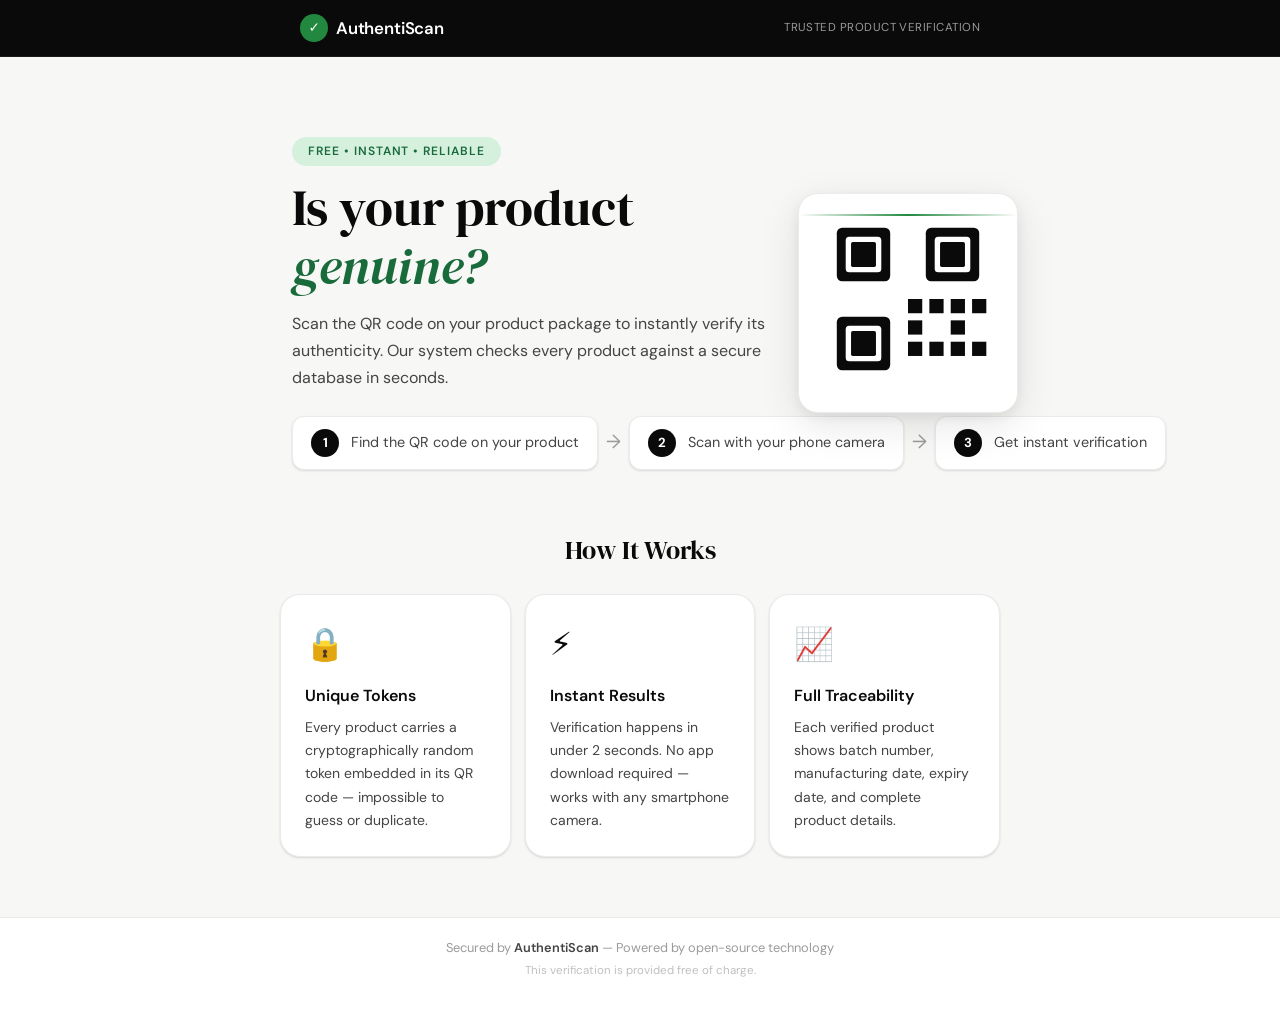
==== index.html @ 05c6bf95 "Add files via upload" ====
<!DOCTYPE html>
<html lang="en">
<head>
  <meta charset="UTF-8" />
  <meta name="viewport" content="width=device-width, initial-scale=1.0" />
  <title>AuthentiScan | Product Authentication System</title>
  <meta name="description" content="Scan the QR code on your product to instantly verify its authenticity." />
  <link rel="preconnect" href="https://fonts.googleapis.com" />
  <link rel="preconnect" href="https://fonts.gstatic.com" crossorigin />
  <link href="https://fonts.googleapis.com/css2?family=DM+Serif+Display:ital@0;1&family=DM+Sans:ital,opsz,wght@0,9..40,300;0,9..40,400;0,9..40,500;0,9..40,600;1,9..40,300&display=swap" rel="stylesheet" />
  <link rel="stylesheet" href="styles.css" />
</head>
<body class="home-page">

  <header class="site-header">
    <div class="header-inner">
      <div class="logo">
        <span class="logo-mark">&#10003;</span>
        <span class="logo-text">AuthentiScan</span>
      </div>
      <p class="header-tagline">Trusted Product Verification</p>
    </div>
  </header>

  <main class="home-main">
    <section class="hero">
      <div class="hero-inner">
        <div class="hero-badge">Free &bull; Instant &bull; Reliable</div>
        <h1 class="hero-title">Is your product <em>genuine?</em></h1>
        <p class="hero-desc">Scan the QR code on your product package to instantly verify its authenticity. Our system checks every product against a secure database in seconds.</p>
        <div class="hero-steps">
          <div class="step"><span class="step-num">1</span><span class="step-text">Find the QR code on your product</span></div>
          <div class="step-arrow">&#8594;</div>
          <div class="step"><span class="step-num">2</span><span class="step-text">Scan with your phone camera</span></div>
          <div class="step-arrow">&#8594;</div>
          <div class="step"><span class="step-num">3</span><span class="step-text">Get instant verification</span></div>
        </div>
      </div>
      <div class="hero-visual">
        <div class="qr-mock">
          <div class="qr-mock-inner">
            <svg viewBox="0 0 100 100" xmlns="http://www.w3.org/2000/svg" class="qr-svg">
              <rect x="10" y="10" width="30" height="30" rx="3" fill="currentColor"/>
              <rect x="15" y="15" width="20" height="20" rx="2" fill="white"/>
              <rect x="18" y="18" width="14" height="14" rx="1" fill="currentColor"/>
              <rect x="60" y="10" width="30" height="30" rx="3" fill="currentColor"/>
              <rect x="65" y="15" width="20" height="20" rx="2" fill="white"/>
              <rect x="68" y="18" width="14" height="14" rx="1" fill="currentColor"/>
              <rect x="10" y="60" width="30" height="30" rx="3" fill="currentColor"/>
              <rect x="15" y="65" width="20" height="20" rx="2" fill="white"/>
              <rect x="18" y="68" width="14" height="14" rx="1" fill="currentColor"/>
              <rect x="50" y="50" width="8" height="8" fill="currentColor"/>
              <rect x="62" y="50" width="8" height="8" fill="currentColor"/>
              <rect x="74" y="50" width="8" height="8" fill="currentColor"/>
              <rect x="86" y="50" width="8" height="8" fill="currentColor"/>
              <rect x="50" y="62" width="8" height="8" fill="currentColor"/>
              <rect x="74" y="62" width="8" height="8" fill="currentColor"/>
              <rect x="50" y="74" width="8" height="8" fill="currentColor"/>
              <rect x="62" y="74" width="8" height="8" fill="currentColor"/>
              <rect x="74" y="74" width="8" height="8" fill="currentColor"/>
              <rect x="86" y="74" width="8" height="8" fill="currentColor"/>
            </svg>
          </div>
          <div class="scan-line"></div>
        </div>
      </div>
    </section>

    <section class="features">
      <h2 class="section-title">How It Works</h2>
      <div class="features-grid">
        <div class="feature-card">
          <div class="feature-icon">&#128274;</div>
          <h3>Unique Tokens</h3>
          <p>Every product carries a cryptographically random token embedded in its QR code — impossible to guess or duplicate.</p>
        </div>
        <div class="feature-card">
          <div class="feature-icon">&#9889;</div>
          <h3>Instant Results</h3>
          <p>Verification happens in under 2 seconds. No app download required — works with any smartphone camera.</p>
        </div>
        <div class="feature-card">
          <div class="feature-icon">&#128200;</div>
          <h3>Full Traceability</h3>
          <p>Each verified product shows batch number, manufacturing date, expiry date, and complete product details.</p>
        </div>
      </div>
    </section>
  </main>

  <footer class="site-footer">
    <p>Secured by <strong>AuthentiScan</strong> &mdash; Powered by open-source technology</p>
    <p class="footer-sub">This verification is provided free of charge.</p>
  </footer>

</body>
</html>
---- styles.css ----
/* ============================================================
   AuthentiScan — styles.css
   Mobile-first, professional, clean
   ============================================================ */

/* --- RESET & BASE --- */
*, *::before, *::after { box-sizing: border-box; margin: 0; padding: 0; }

:root {
  --black:       #0a0a0a;
  --white:       #ffffff;
  --off-white:   #f7f7f5;
  --light-gray:  #ebebeb;
  --mid-gray:    #9a9a9a;
  --dark-gray:   #444444;
  --green-deep:  #1a6b3c;
  --green-mid:   #22883f;
  --green-light: #d6f0de;
  --green-glow:  #4ade80;
  --red-deep:    #8b1a1a;
  --red-light:   #fde8e8;
  --amber:       #92400e;
  --amber-light: #fef3c7;

  --font-display: 'DM Serif Display', Georgia, serif;
  --font-body:    'DM Sans', system-ui, sans-serif;

  --radius-sm:   6px;
  --radius-md:   12px;
  --radius-lg:   20px;
  --radius-xl:   32px;

  --shadow-sm:   0 1px 3px rgba(0,0,0,0.08), 0 1px 2px rgba(0,0,0,0.06);
  --shadow-md:   0 4px 16px rgba(0,0,0,0.08), 0 2px 6px rgba(0,0,0,0.05);
  --shadow-lg:   0 12px 40px rgba(0,0,0,0.10), 0 4px 12px rgba(0,0,0,0.06);

  --transition:  0.22s cubic-bezier(0.4, 0, 0.2, 1);
}

html { scroll-behavior: smooth; }

body {
  font-family: var(--font-body);
  background: var(--off-white);
  color: var(--black);
  line-height: 1.6;
  min-height: 100vh;
  display: flex;
  flex-direction: column;
  -webkit-font-smoothing: antialiased;
}

/* --- UTILITY --- */
.hidden { display: none !important; }

/* ============================================================
   HEADER
   ============================================================ */
.site-header {
  background: var(--black);
  color: var(--white);
  padding: 14px 20px;
  position: sticky;
  top: 0;
  z-index: 100;
  border-bottom: 1px solid #1a1a1a;
}

.header-inner {
  max-width: 680px;
  margin: 0 auto;
  display: flex;
  align-items: center;
  justify-content: space-between;
  gap: 12px;
}

.logo {
  display: flex;
  align-items: center;
  gap: 8px;
  font-family: var(--font-body);
  font-weight: 600;
  font-size: 1.05rem;
  letter-spacing: -0.01em;
}

.logo-mark {
  display: flex;
  align-items: center;
  justify-content: center;
  width: 28px; height: 28px;
  background: var(--green-mid);
  color: var(--white);
  border-radius: 50%;
  font-size: 0.85rem;
  font-weight: 700;
  line-height: 1;
  flex-shrink: 0;
}

.logo-text { color: var(--white); }

.header-tagline {
  font-size: 0.72rem;
  color: var(--mid-gray);
  letter-spacing: 0.04em;
  text-transform: uppercase;
  font-weight: 400;
  flex-shrink: 0;
}

/* ============================================================
   MAIN CONTENT WRAPPER (verify page)
   ============================================================ */
.main-content {
  flex: 1;
  display: flex;
  align-items: flex-start;
  justify-content: center;
  padding: 28px 16px 60px;
}

/* ============================================================
   STATE CARDS (loading / error / success / no-token)
   ============================================================ */
.state-card {
  background: var(--white);
  border-radius: var(--radius-xl);
  box-shadow: var(--shadow-lg);
  padding: 40px 28px;
  width: 100%;
  max-width: 480px;
  text-align: center;
  animation: card-in 0.4s cubic-bezier(0.34, 1.56, 0.64, 1) both;
}

@keyframes card-in {
  from { opacity: 0; transform: translateY(24px) scale(0.97); }
  to   { opacity: 1; transform: translateY(0) scale(1); }
}

/* --- Icons --- */
.icon-wrap {
  width: 72px; height: 72px;
  border-radius: 50%;
  display: flex; align-items: center; justify-content: center;
  margin: 0 auto 24px;
}
.icon-wrap svg { width: 36px; height: 36px; }

.icon-success { background: var(--green-light); color: var(--green-deep); }
.icon-fail    { background: var(--red-light);   color: var(--red-deep); }
.icon-warn    { background: var(--amber-light);  color: var(--amber); }

/* --- State Titles --- */
.state-title {
  font-family: var(--font-display);
  font-size: 1.6rem;
  font-weight: 400;
  color: var(--black);
  margin-bottom: 10px;
  line-height: 1.25;
}

.state-sub {
  font-size: 0.95rem;
  color: var(--dark-gray);
  line-height: 1.6;
  max-width: 340px;
  margin: 0 auto;
}

/* ============================================================
   LOADING SPINNER
   ============================================================ */
.spinner-wrap {
  margin: 0 auto 28px;
  width: 64px; height: 64px;
  display: flex; align-items: center; justify-content: center;
}

.spinner {
  width: 48px; height: 48px;
  border: 3px solid var(--light-gray);
  border-top-color: var(--green-mid);
  border-radius: 50%;
  animation: spin 0.9s linear infinite;
}

@keyframes spin {
  to { transform: rotate(360deg); }
}

/* ============================================================
   WARNING BOX
   ============================================================ */
.warning-box {
  margin: 20px 0 0;
  padding: 14px 18px;
  background: var(--red-light);
  border: 1px solid #f5c2c2;
  border-radius: var(--radius-md);
  font-size: 0.875rem;
  color: var(--red-deep);
  text-align: left;
  line-height: 1.5;
}

.token-display {
  margin-top: 16px;
  font-family: monospace;
  font-size: 0.8rem;
  color: var(--mid-gray);
  background: var(--off-white);
  padding: 8px 14px;
  border-radius: var(--radius-sm);
  display: inline-block;
}

/* ============================================================
   SUCCESS CARD DETAILS
   ============================================================ */
.success-badge {
  display: inline-flex;
  align-items: center;
  gap: 6px;
  background: var(--green-deep);
  color: var(--white);
  font-size: 0.72rem;
  font-weight: 600;
  letter-spacing: 0.08em;
  text-transform: uppercase;
  padding: 5px 14px;
  border-radius: 999px;
  margin-bottom: 16px;
}

.product-name {
  font-family: var(--font-display);
  font-size: 1.8rem;
  font-weight: 400;
  color: var(--black);
  line-height: 1.2;
  margin-bottom: 20px;
}

/* --- Product Image --- */
.product-image-wrap {
  width: 100%;
  max-width: 260px;
  margin: 0 auto 24px;
  border-radius: var(--radius-lg);
  overflow: hidden;
  background: var(--off-white);
  aspect-ratio: 1 / 1;
  display: flex; align-items: center; justify-content: center;
  border: 1px solid var(--light-gray);
}

.product-image {
  width: 100%;
  height: 100%;
  object-fit: cover;
  display: block;
}

.product-image-placeholder {
  display: flex;
  align-items: center;
  justify-content: center;
  width: 100%; height: 100%;
  color: var(--light-gray);
}
.product-image-placeholder svg { width: 56px; height: 56px; }

/* --- Details Grid --- */
.details-grid {
  display: grid;
  grid-template-columns: 1fr 1fr;
  gap: 12px;
  text-align: left;
  margin-top: 8px;
}

.detail-item {
  background: var(--off-white);
  border: 1px solid var(--light-gray);
  border-radius: var(--radius-md);
  padding: 12px 14px;
  display: flex;
  flex-direction: column;
  gap: 4px;
}

.detail-item--full { grid-column: 1 / -1; }

.detail-label {
  font-size: 0.68rem;
  text-transform: uppercase;
  letter-spacing: 0.06em;
  color: var(--mid-gray);
  font-weight: 500;
}

.detail-value {
  font-size: 0.92rem;
  color: var(--black);
  font-weight: 500;
  line-height: 1.4;
  word-break: break-word;
}

.detail-value--mono {
  font-family: 'Courier New', monospace;
  font-size: 0.82rem;
  color: var(--green-deep);
  font-weight: 400;
  letter-spacing: 0.05em;
}

.verify-time {
  margin-top: 18px;
  font-size: 0.75rem;
  color: var(--mid-gray);
}

/* ============================================================
   FOOTER
   ============================================================ */
.site-footer {
  text-align: center;
  padding: 20px 16px 28px;
  font-size: 0.8rem;
  color: var(--mid-gray);
  border-top: 1px solid var(--light-gray);
  background: var(--white);
  margin-top: auto;
}

.site-footer strong { color: var(--dark-gray); font-weight: 600; }

.footer-sub {
  margin-top: 4px;
  font-size: 0.72rem;
  color: #c0c0c0;
}

/* ============================================================
   HOME PAGE
   ============================================================ */
.home-main {
  flex: 1;
  padding-bottom: 60px;
}

.hero {
  display: flex;
  flex-direction: column;
  align-items: center;
  gap: 32px;
  padding: 48px 20px 40px;
  max-width: 760px;
  margin: 0 auto;
  text-align: center;
}

.hero-badge {
  display: inline-block;
  font-size: 0.75rem;
  letter-spacing: 0.08em;
  text-transform: uppercase;
  font-weight: 600;
  color: var(--green-deep);
  background: var(--green-light);
  padding: 5px 16px;
  border-radius: 999px;
  margin-bottom: 4px;
}

.hero-title {
  font-family: var(--font-display);
  font-size: clamp(2rem, 6vw, 3.2rem);
  font-weight: 400;
  color: var(--black);
  line-height: 1.15;
  margin-bottom: 14px;
}

.hero-title em {
  font-style: italic;
  color: var(--green-deep);
}

.hero-desc {
  font-size: 1rem;
  color: var(--dark-gray);
  max-width: 480px;
  margin: 0 auto 24px;
  line-height: 1.7;
}

.hero-steps {
  display: flex;
  flex-direction: column;
  align-items: center;
  gap: 8px;
  width: 100%;
}

.step {
  display: flex;
  align-items: center;
  gap: 12px;
  background: var(--white);
  border: 1px solid var(--light-gray);
  border-radius: var(--radius-md);
  padding: 12px 18px;
  width: 100%;
  max-width: 360px;
  text-align: left;
  box-shadow: var(--shadow-sm);
}

.step-num {
  width: 28px; height: 28px;
  background: var(--black);
  color: var(--white);
  border-radius: 50%;
  font-size: 0.82rem;
  font-weight: 700;
  display: flex; align-items: center; justify-content: center;
  flex-shrink: 0;
}

.step-text {
  font-size: 0.9rem;
  color: var(--dark-gray);
  font-weight: 400;
}

.step-arrow {
  font-size: 1.2rem;
  color: var(--mid-gray);
  transform: rotate(90deg);
}

/* QR Mock */
.hero-visual { position: relative; }

.qr-mock {
  position: relative;
  width: 180px; height: 180px;
  background: var(--white);
  border-radius: var(--radius-lg);
  box-shadow: var(--shadow-lg);
  padding: 20px;
  overflow: hidden;
  display: flex; align-items: center; justify-content: center;
  border: 1px solid var(--light-gray);
}

.qr-mock-inner { width: 100%; }
.qr-svg { width: 100%; height: 100%; color: var(--black); }

.scan-line {
  position: absolute;
  left: 0; right: 0;
  height: 2px;
  background: linear-gradient(90deg, transparent, var(--green-mid), transparent);
  top: 20px;
  animation: scan 2s ease-in-out infinite;
}

@keyframes scan {
  0%, 100% { top: 20px; opacity: 0; }
  10%       { opacity: 1; }
  90%       { opacity: 1; }
  50%       { top: calc(100% - 20px); }
}

/* Features */
.features {
  padding: 0 20px;
  max-width: 760px;
  margin: 0 auto;
}

.section-title {
  font-family: var(--font-display);
  font-size: 1.6rem;
  font-weight: 400;
  text-align: center;
  margin-bottom: 24px;
  color: var(--black);
}

.features-grid {
  display: grid;
  grid-template-columns: 1fr;
  gap: 14px;
}

.feature-card {
  background: var(--white);
  border: 1px solid var(--light-gray);
  border-radius: var(--radius-lg);
  padding: 24px;
  box-shadow: var(--shadow-sm);
  transition: box-shadow var(--transition), transform var(--transition);
}

.feature-card:hover {
  box-shadow: var(--shadow-md);
  transform: translateY(-2px);
}

.feature-icon {
  font-size: 2rem;
  margin-bottom: 12px;
  display: block;
}

.feature-card h3 {
  font-family: var(--font-body);
  font-size: 1rem;
  font-weight: 600;
  margin-bottom: 8px;
  color: var(--black);
}

.feature-card p {
  font-size: 0.875rem;
  color: var(--dark-gray);
  line-height: 1.65;
}

/* ============================================================
   TABLET (≥ 600px)
   ============================================================ */
@media (min-width: 600px) {
  .main-content { padding: 40px 24px 80px; }

  .state-card { padding: 52px 44px; }

  .hero { padding: 64px 32px 48px; }

  .hero-steps { flex-direction: row; justify-content: center; }
  .step { max-width: none; width: auto; flex: 1; }
  .step-arrow { transform: rotate(0deg); }

  .features-grid { grid-template-columns: 1fr 1fr 1fr; }
}

/* ============================================================
   DESKTOP (≥ 900px)
   ============================================================ */
@media (min-width: 900px) {
  .hero { flex-direction: row; text-align: left; padding: 80px 32px 60px; }
  .hero-inner { flex: 1; }
  .hero-desc { margin-left: 0; }
  .hero-badge { margin-bottom: 12px; }
  .hero-steps { justify-content: flex-start; }
  .step { flex: none; }
  .hero-visual { flex-shrink: 0; }
  .qr-mock { width: 220px; height: 220px; }
}
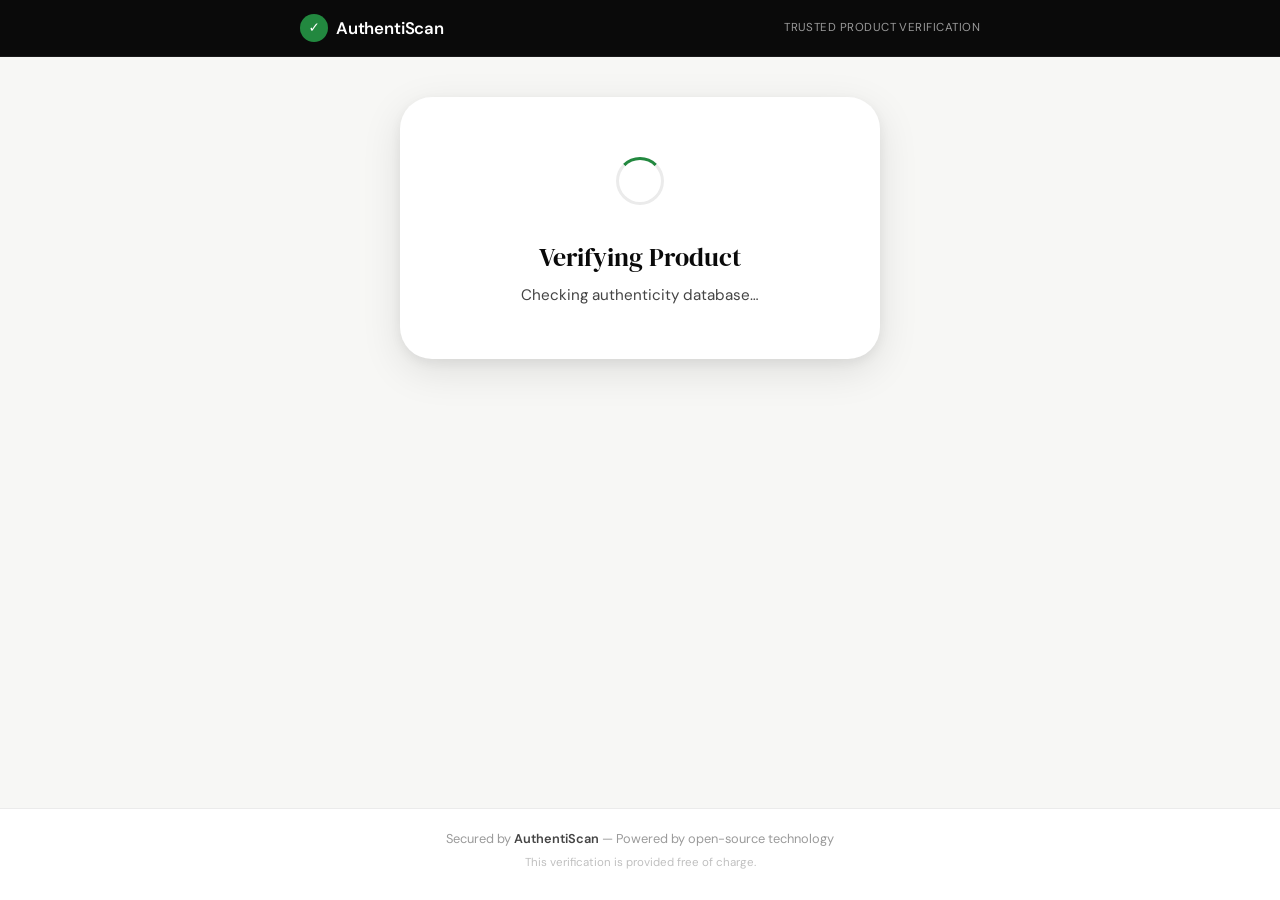
==== commit 1d8f9be4: "Update index.html" ====
--- a/index.html
+++ b/index.html
@@ -3,15 +3,16 @@
 <head>
   <meta charset="UTF-8" />
   <meta name="viewport" content="width=device-width, initial-scale=1.0" />
-  <title>AuthentiScan | Product Authentication System</title>
-  <meta name="description" content="Scan the QR code on your product to instantly verify its authenticity." />
+  <title>Product Verification | AuthentiScan</title>
+  <meta name="description" content="Verify the authenticity of your product instantly." />
   <link rel="preconnect" href="https://fonts.googleapis.com" />
   <link rel="preconnect" href="https://fonts.gstatic.com" crossorigin />
   <link href="https://fonts.googleapis.com/css2?family=DM+Serif+Display:ital@0;1&family=DM+Sans:ital,opsz,wght@0,9..40,300;0,9..40,400;0,9..40,500;0,9..40,600;1,9..40,300&display=swap" rel="stylesheet" />
-  <link rel="stylesheet" href="styles.css" />
+  <link rel="stylesheet" href="../styles.css" />
 </head>
-<body class="home-page">
-
+<body>
+ 
+  <!-- HEADER -->
   <header class="site-header">
     <div class="header-inner">
       <div class="logo">
@@ -21,77 +22,87 @@
       <p class="header-tagline">Trusted Product Verification</p>
     </div>
   </header>
-
-  <main class="home-main">
-    <section class="hero">
-      <div class="hero-inner">
-        <div class="hero-badge">Free &bull; Instant &bull; Reliable</div>
-        <h1 class="hero-title">Is your product <em>genuine?</em></h1>
-        <p class="hero-desc">Scan the QR code on your product package to instantly verify its authenticity. Our system checks every product against a secure database in seconds.</p>
-        <div class="hero-steps">
-          <div class="step"><span class="step-num">1</span><span class="step-text">Find the QR code on your product</span></div>
-          <div class="step-arrow">&#8594;</div>
-          <div class="step"><span class="step-num">2</span><span class="step-text">Scan with your phone camera</span></div>
-          <div class="step-arrow">&#8594;</div>
-          <div class="step"><span class="step-num">3</span><span class="step-text">Get instant verification</span></div>
+ 
+  <!-- MAIN -->
+  <main class="main-content">
+ 
+    <!-- LOADING STATE -->
+    <section class="state-card" id="state-loading">
+      <div class="spinner-wrap">
+        <div class="spinner"></div>
+      </div>
+      <h2 class="state-title">Verifying Product</h2>
+      <p class="state-sub">Checking authenticity database…</p>
+    </section>
+ 
+    <!-- NO TOKEN STATE -->
+    <section class="state-card hidden" id="state-no-token">
+      <div class="icon-wrap icon-warn">
+        <svg xmlns="http://www.w3.org/2000/svg" viewBox="0 0 24 24" fill="none" stroke="currentColor" stroke-width="2" stroke-linecap="round" stroke-linejoin="round"><circle cx="12" cy="12" r="10"/><line x1="12" y1="8" x2="12" y2="12"/><line x1="12" y1="16" x2="12.01" y2="16"/></svg>
+      </div>
+      <h2 class="state-title">Invalid Scan</h2>
+      <p class="state-sub">No verification token found.<br/>Please scan the QR code on your product package.</p>
+    </section>
+ 
+    <!-- ERROR STATE -->
+    <section class="state-card hidden" id="state-error">
+      <div class="icon-wrap icon-fail">
+        <svg xmlns="http://www.w3.org/2000/svg" viewBox="0 0 24 24" fill="none" stroke="currentColor" stroke-width="2" stroke-linecap="round" stroke-linejoin="round"><circle cx="12" cy="12" r="10"/><line x1="15" y1="9" x2="9" y2="15"/><line x1="9" y1="9" x2="15" y2="15"/></svg>
+      </div>
+      <h2 class="state-title">Verification Failed</h2>
+      <p class="state-sub">This product may be <strong>counterfeit</strong>.<br/>The token was not found in our database.</p>
+      <div class="warning-box">
+        <p>&#9888; Do not use this product. Contact the seller and report to the manufacturer.</p>
+      </div>
+      <div class="token-display" id="error-token-display"></div>
+    </section>
+ 
+    <!-- SUCCESS STATE -->
+    <section class="state-card hidden" id="state-success">
+      <div class="icon-wrap icon-success">
+        <svg xmlns="http://www.w3.org/2000/svg" viewBox="0 0 24 24" fill="none" stroke="currentColor" stroke-width="2" stroke-linecap="round" stroke-linejoin="round"><path d="M22 11.08V12a10 10 0 1 1-5.93-9.14"/><polyline points="22 4 12 14.01 9 11.01"/></svg>
+      </div>
+      <div class="success-badge">&#10003; GENUINE PRODUCT</div>
+      <h2 class="product-name" id="product-name">—</h2>
+ 
+      <div class="details-grid">
+        <div class="detail-item">
+          <span class="detail-label">Product Code</span>
+          <span class="detail-value" id="product-code">—</span>
+        </div>
+        <div class="detail-item">
+          <span class="detail-label">Batch Number</span>
+          <span class="detail-value" id="batch-number">—</span>
+        </div>
+        <div class="detail-item">
+          <span class="detail-label">Manufactured</span>
+          <span class="detail-value" id="mfg-date">—</span>
+        </div>
+        <div class="detail-item">
+          <span class="detail-label">Expires</span>
+          <span class="detail-value" id="exp-date">—</span>
+        </div>
+        <div class="detail-item detail-item--full">
+          <span class="detail-label">Description</span>
+          <span class="detail-value" id="description">—</span>
+        </div>
+        <div class="detail-item detail-item--full">
+          <span class="detail-label">Verification Token</span>
+          <span class="detail-value detail-value--mono" id="token-display">—</span>
         </div>
       </div>
-      <div class="hero-visual">
-        <div class="qr-mock">
-          <div class="qr-mock-inner">
-            <svg viewBox="0 0 100 100" xmlns="http://www.w3.org/2000/svg" class="qr-svg">
-              <rect x="10" y="10" width="30" height="30" rx="3" fill="currentColor"/>
-              <rect x="15" y="15" width="20" height="20" rx="2" fill="white"/>
-              <rect x="18" y="18" width="14" height="14" rx="1" fill="currentColor"/>
-              <rect x="60" y="10" width="30" height="30" rx="3" fill="currentColor"/>
-              <rect x="65" y="15" width="20" height="20" rx="2" fill="white"/>
-              <rect x="68" y="18" width="14" height="14" rx="1" fill="currentColor"/>
-              <rect x="10" y="60" width="30" height="30" rx="3" fill="currentColor"/>
-              <rect x="15" y="65" width="20" height="20" rx="2" fill="white"/>
-              <rect x="18" y="68" width="14" height="14" rx="1" fill="currentColor"/>
-              <rect x="50" y="50" width="8" height="8" fill="currentColor"/>
-              <rect x="62" y="50" width="8" height="8" fill="currentColor"/>
-              <rect x="74" y="50" width="8" height="8" fill="currentColor"/>
-              <rect x="86" y="50" width="8" height="8" fill="currentColor"/>
-              <rect x="50" y="62" width="8" height="8" fill="currentColor"/>
-              <rect x="74" y="62" width="8" height="8" fill="currentColor"/>
-              <rect x="50" y="74" width="8" height="8" fill="currentColor"/>
-              <rect x="62" y="74" width="8" height="8" fill="currentColor"/>
-              <rect x="74" y="74" width="8" height="8" fill="currentColor"/>
-              <rect x="86" y="74" width="8" height="8" fill="currentColor"/>
-            </svg>
-          </div>
-          <div class="scan-line"></div>
-        </div>
-      </div>
+ 
+      <p class="verify-time" id="verify-time"></p>
     </section>
-
-    <section class="features">
-      <h2 class="section-title">How It Works</h2>
-      <div class="features-grid">
-        <div class="feature-card">
-          <div class="feature-icon">&#128274;</div>
-          <h3>Unique Tokens</h3>
-          <p>Every product carries a cryptographically random token embedded in its QR code — impossible to guess or duplicate.</p>
-        </div>
-        <div class="feature-card">
-          <div class="feature-icon">&#9889;</div>
-          <h3>Instant Results</h3>
-          <p>Verification happens in under 2 seconds. No app download required — works with any smartphone camera.</p>
-        </div>
-        <div class="feature-card">
-          <div class="feature-icon">&#128200;</div>
-          <h3>Full Traceability</h3>
-          <p>Each verified product shows batch number, manufacturing date, expiry date, and complete product details.</p>
-        </div>
-      </div>
-    </section>
+ 
   </main>
-
+ 
+  <!-- FOOTER -->
   <footer class="site-footer">
     <p>Secured by <strong>AuthentiScan</strong> &mdash; Powered by open-source technology</p>
     <p class="footer-sub">This verification is provided free of charge.</p>
   </footer>
-
+ 
+  <script src="../app.js"></script>
 </body>
 </html>
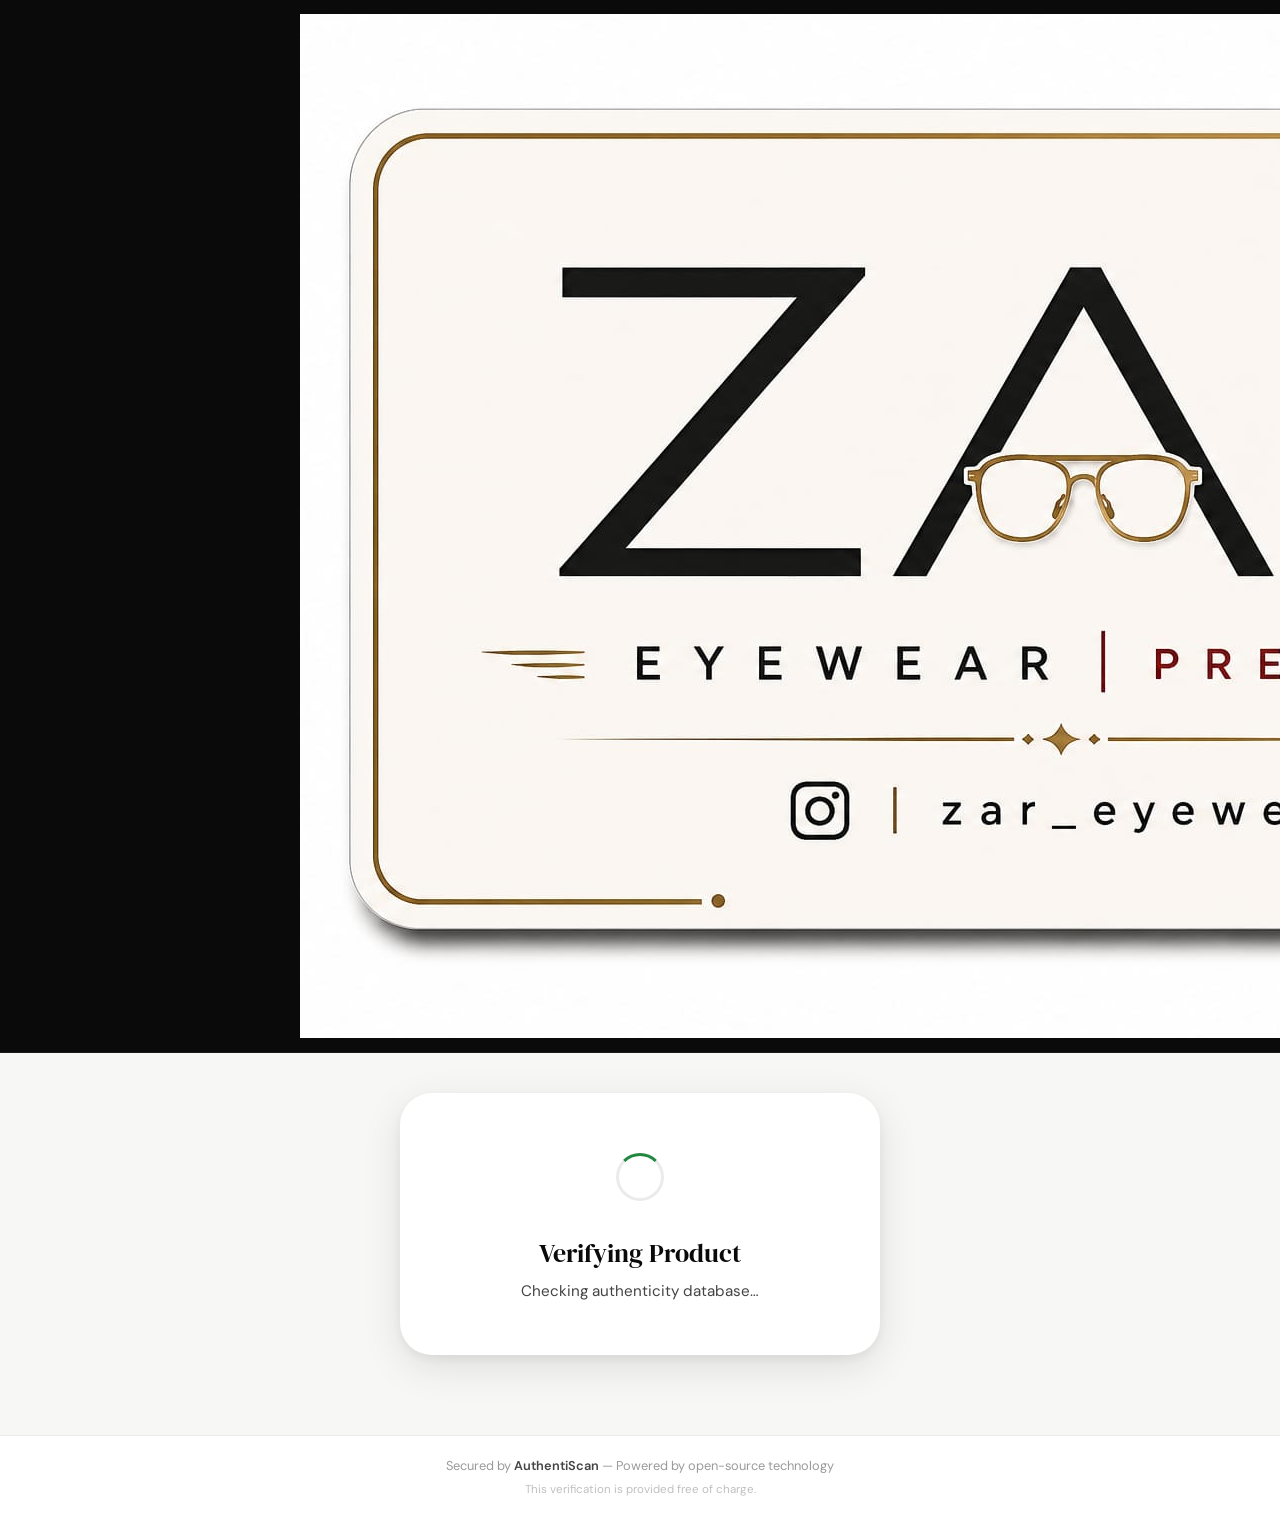
==== commit 371e770e: "Update index.html" ====
--- a/index.html
+++ b/index.html
@@ -13,15 +13,18 @@
 <body>
  
   <!-- HEADER -->
-  <header class="site-header">
-    <div class="header-inner">
-      <div class="logo">
-        <span class="logo-mark">&#10003;</span>
-        <span class="logo-text">AuthentiScan</span>
-      </div>
-      <p class="header-tagline">Trusted Product Verification</p>
+ <header class="site-header">
+  <div class="header-inner">
+
+    <img src="../logo.jpeg" alt="ZAR Eyewear" class="zar-logo">
+
+    <div class="zar-text">
+      <h2>ZAR Eyewear Premium</h2>
+      <p>Official Product Authentication</p>
     </div>
-  </header>
+
+  </div>
+</header>
  
   <!-- MAIN -->
   <main class="main-content">
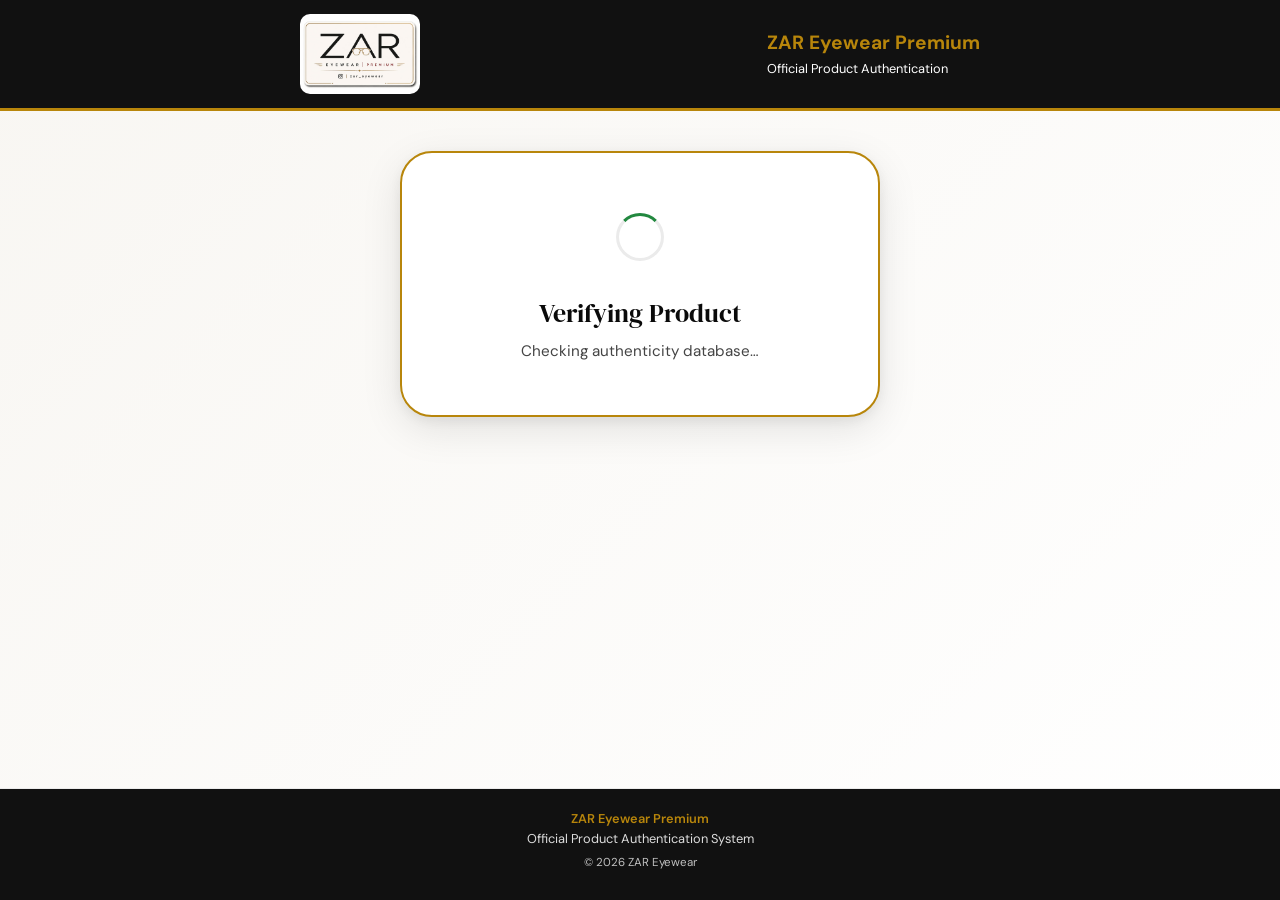
==== commit bbf2d87c: "Update index.html" ====
--- a/index.html
+++ b/index.html
@@ -13,7 +13,7 @@
 <body>
  
   <!-- HEADER -->
- <header class="site-header">
+<header class="site-header">
   <div class="header-inner">
 
     <img src="../logo.jpeg" alt="ZAR Eyewear" class="zar-logo">
@@ -25,7 +25,6 @@
 
   </div>
 </header>
- 
   <!-- MAIN -->
   <main class="main-content">
  
@@ -101,10 +100,14 @@
   </main>
  
   <!-- FOOTER -->
-  <footer class="site-footer">
-    <p>Secured by <strong>AuthentiScan</strong> &mdash; Powered by open-source technology</p>
-    <p class="footer-sub">This verification is provided free of charge.</p>
-  </footer>
+<!-- FOOTER -->
+<footer class="site-footer">
+    <p><strong>ZAR Eyewear Premium</strong></p>
+    <p>Official Product Authentication System</p>
+    <p class="footer-sub">
+      © 2026 ZAR Eyewear
+    </p>
+</footer>
  
   <script src="../app.js"></script>
 </body>
--- a/styles.css
+++ b/styles.css
@@ -565,3 +565,65 @@
   .hero-visual { flex-shrink: 0; }
   .qr-mock { width: 220px; height: 220px; }
 }
+/* ===== ZAR PREMIUM THEME ===== */
+
+body{
+  background:linear-gradient(
+  135deg,
+  #f8f6f2,
+  #ffffff
+  );
+}
+
+.site-header{
+  background:#111;
+  border-bottom:3px solid #B8860B;
+}
+
+.zar-logo{
+  width:120px;
+  border-radius:10px;
+}
+
+.zar-text h2{
+  color:#B8860B;
+  margin:0;
+  font-size:1.2rem;
+}
+
+.zar-text p{
+  color:white;
+  margin:0;
+  font-size:.8rem;
+}
+
+.state-card{
+  border:2px solid #B8860B;
+}
+
+.success-badge{
+  background:linear-gradient(
+  135deg,
+  #B8860B,
+  #8B6914
+  ) !important;
+
+  color:white;
+  font-weight:700;
+  box-shadow:
+  0 6px 20px rgba(184,134,11,.35);
+}
+
+.detail-value--mono{
+  color:#B8860B;
+  font-weight:700;
+}
+
+.site-footer{
+  background:#111;
+  color:#ddd;
+}
+
+.site-footer strong{
+  color:#B8860B;
+}
